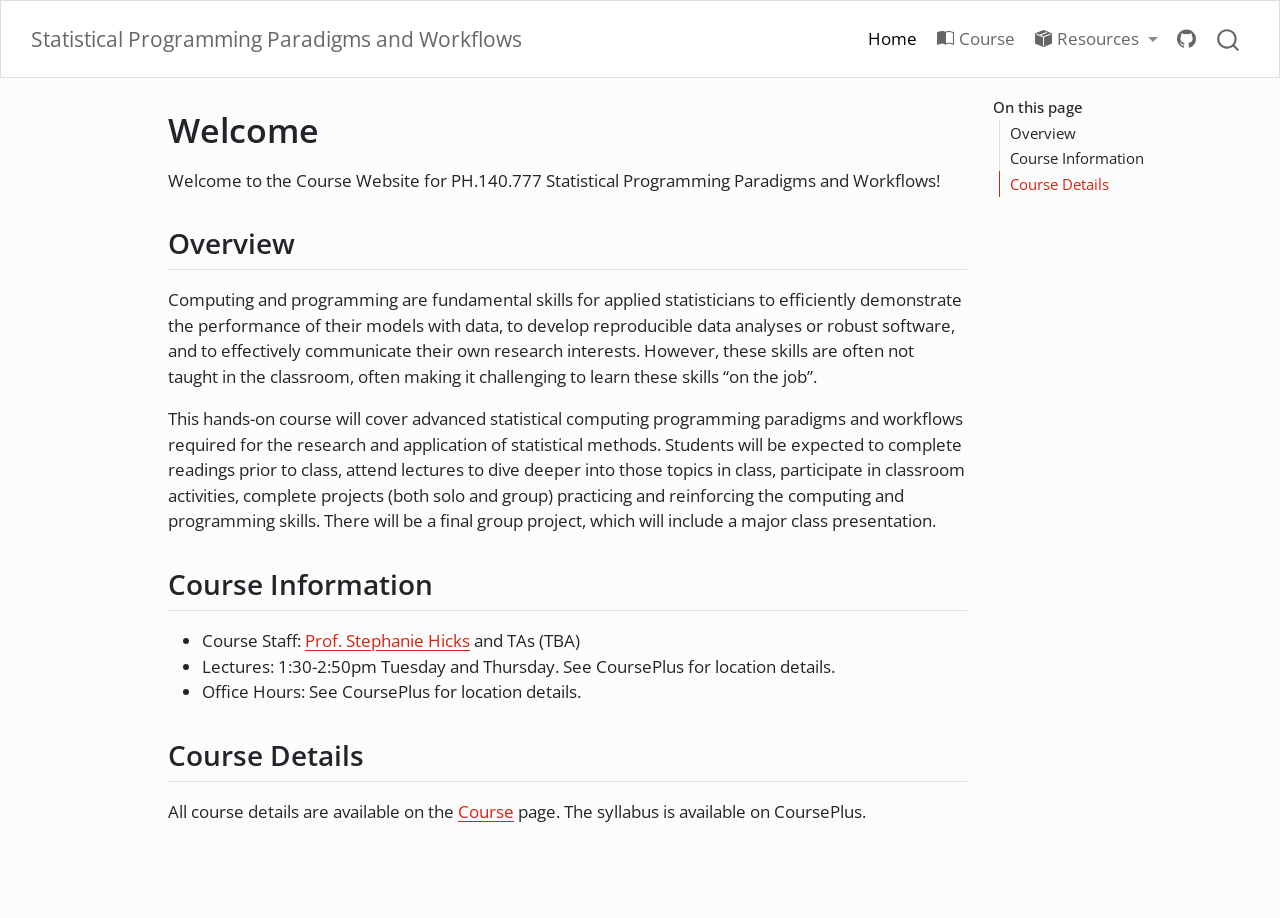
==== index.html @ 5768b0e1 "Built site for gh-pages" ====
<!DOCTYPE html>
<html xmlns="http://www.w3.org/1999/xhtml" lang="en" xml:lang="en"><head>

<meta charset="utf-8">
<meta name="generator" content="quarto-1.9.38">

<meta name="viewport" content="width=device-width, initial-scale=1.0, user-scalable=yes">


<title>Welcome – Statistical Programming Paradigms and Workflows</title>
<style>
/* Default styles provided by pandoc.
** See https://pandoc.org/MANUAL.html#variables-for-html for config info.
*/
code{white-space: pre-wrap;}
span.smallcaps{font-variant: small-caps;}
div.columns{display: flex; gap: min(4vw, 1.5em);}
div.column{flex: auto; overflow-x: auto;}
div.hanging-indent{margin-left: 1.5em; text-indent: -1.5em;}
ul.task-list{list-style: none;}
ul.task-list li input[type="checkbox"] {
  width: 0.8em;
  margin: 0 0.8em 0.2em -1em; /* quarto-specific, see https://github.com/quarto-dev/quarto-cli/issues/4556 */ 
  vertical-align: middle;
}
</style>


<script src="site_libs/quarto-nav/quarto-nav.js"></script>
<script src="site_libs/quarto-nav/headroom.min.js"></script>
<script src="site_libs/clipboard/clipboard.min.js"></script>
<script src="site_libs/quarto-search/autocomplete.umd.js"></script>
<script src="site_libs/quarto-search/fuse.min.js"></script>
<script src="site_libs/quarto-search/quarto-search.js"></script>
<meta name="quarto:offset" content="./">
<script src="site_libs/quarto-html/quarto.js" type="module"></script>
<script src="site_libs/quarto-html/tabsets/tabsets.js" type="module"></script>
<script src="site_libs/quarto-html/popper.min.js"></script>
<script src="site_libs/quarto-html/tippy.umd.min.js"></script>
<script src="site_libs/quarto-html/anchor.min.js"></script>
<link href="site_libs/quarto-html/tippy.css" rel="stylesheet">
<link href="site_libs/quarto-html/quarto-syntax-highlighting-15634bcf2e68342d4ad2dfa704d543f6.css" rel="stylesheet" id="quarto-text-highlighting-styles">
<script src="site_libs/bootstrap/bootstrap.min.js"></script>
<link href="site_libs/bootstrap/bootstrap-icons.css" rel="stylesheet">
<link href="site_libs/bootstrap/bootstrap-fd0e6b991c9841115f99ec6603b0f128.min.css" rel="stylesheet" append-hash="true" id="quarto-bootstrap" data-mode="light">
<script id="quarto-search-options" type="application/json">{
  "location": "navbar",
  "copy-button": false,
  "collapse-after": 3,
  "panel-placement": "end",
  "type": "overlay",
  "limit": 50,
  "keyboard-shortcut": [
    "f",
    "/",
    "s"
  ],
  "show-item-context": false,
  "language": {
    "search-no-results-text": "No results",
    "search-matching-documents-text": "matching documents",
    "search-copy-link-title": "Copy link to search",
    "search-hide-matches-text": "Hide additional matches",
    "search-more-match-text": "more match in this document",
    "search-more-matches-text": "more matches in this document",
    "search-clear-button-title": "Clear",
    "search-text-placeholder": "",
    "search-detached-cancel-button-title": "Cancel",
    "search-submit-button-title": "Submit",
    "search-label": "Search"
  }
}</script>


<link rel="stylesheet" href="styles.css">
</head>

<body class="nav-fixed quarto-light">

<div id="quarto-search-results"></div>
  <header id="quarto-header" class="headroom fixed-top">
    <nav class="navbar navbar-expand-lg " data-bs-theme="dark">
      <div class="navbar-container container-fluid">
      <div class="navbar-brand-container mx-auto">
    <a class="navbar-brand" href="./index.html">
    <span class="navbar-title">Statistical Programming Paradigms and Workflows</span>
    </a>
  </div>
            <div id="quarto-search" class="" title="Search"></div>
          <button class="navbar-toggler" type="button" data-bs-toggle="collapse" data-bs-target="#navbarCollapse" aria-controls="navbarCollapse" role="menu" aria-expanded="false" aria-label="Toggle navigation" onclick="if (window.quartoToggleHeadroom) { window.quartoToggleHeadroom(); }">
  <span class="navbar-toggler-icon"></span>
</button>
          <div class="collapse navbar-collapse" id="navbarCollapse">
            <ul class="navbar-nav navbar-nav-scroll ms-auto">
  <li class="nav-item">
    <a class="nav-link active" href="./index.html" aria-current="page"> <i class="bi bi-home" role="img">
</i> 
<span class="menu-text">Home</span></a>
  </li>  
  <li class="nav-item">
    <a class="nav-link" href="./lectures.html"> <i class="bi bi-book-half" role="img">
</i> 
<span class="menu-text">Course</span></a>
  </li>  
  <li class="nav-item dropdown ">
    <a class="nav-link dropdown-toggle" href="#" id="nav-menu-resources" role="link" data-bs-toggle="dropdown" aria-expanded="false">
      <i class="bi bi-box-seam-fill" role="img">
</i> 
 <span class="menu-text">Resources</span>
    </a>
    <ul class="dropdown-menu dropdown-menu-end" aria-labelledby="nav-menu-resources">    
        <li>
    <a class="dropdown-item" href="./readings.html">
 <span class="dropdown-text">Pre-reading</span></a>
  </li>  
        <li>
    <a class="dropdown-item" href="./homeworks.html">
 <span class="dropdown-text">Homeworks</span></a>
  </li>  
        <li>
    <a class="dropdown-item" href="./resources.html">
 <span class="dropdown-text">Additional Resources</span></a>
  </li>  
    </ul>
  </li>
  <li class="nav-item compact">
    <a class="nav-link" href="https://github.com/stephaniehicks/jhustatprogramming2026"> <i class="bi bi-github" role="img">
</i> 
<span class="menu-text"></span></a>
  </li>  
</ul>
          </div> <!-- /navcollapse -->
            <div class="quarto-navbar-tools">
</div>
      </div> <!-- /container-fluid -->
    </nav>
</header>
<!-- content -->
<div id="quarto-content" class="quarto-container page-columns page-rows-contents page-layout-article page-navbar">
<!-- sidebar -->
<!-- margin-sidebar -->
    <div id="quarto-margin-sidebar" class="sidebar margin-sidebar">
        <nav id="TOC" role="doc-toc" class="toc-active">
    <h2 id="toc-title">On this page</h2>
   
  <ul>
  <li><a href="#overview" id="toc-overview" class="nav-link active" data-scroll-target="#overview">Overview</a></li>
  <li><a href="#course-information" id="toc-course-information" class="nav-link" data-scroll-target="#course-information">Course Information</a></li>
  <li><a href="#course-details" id="toc-course-details" class="nav-link" data-scroll-target="#course-details">Course Details</a></li>
  </ul>
</nav>
    </div>
<!-- main -->
<main class="content" id="quarto-document-content">

<header id="title-block-header" class="quarto-title-block default">
<div class="quarto-title">
<h1 class="title">Welcome</h1>
</div>



<div class="quarto-title-meta">

    
  
    
  </div>
  


</header>


<p>Welcome to the Course Website for PH.140.777 Statistical Programming Paradigms and Workflows!</p>
<section id="overview" class="level2">
<h2 class="anchored" data-anchor-id="overview">Overview</h2>
<p>Computing and programming are fundamental skills for applied statisticians to efficiently demonstrate the performance of their models with data, to develop reproducible data analyses or robust software, and to effectively communicate their own research interests. However, these skills are often not taught in the classroom, often making it challenging to learn these skills “on the job”.</p>
<p>This hands-on course will cover advanced statistical computing programming paradigms and workflows required for the research and application of statistical methods. Students will be expected to complete readings prior to class, attend lectures to dive deeper into those topics in class, participate in classroom activities, complete projects (both solo and group) practicing and reinforcing the computing and programming skills. There will be a final group project, which will include a major class presentation.</p>
</section>
<section id="course-information" class="level2">
<h2 class="anchored" data-anchor-id="course-information">Course Information</h2>
<ul>
<li>Course Staff: <a href="https://www.stephaniehicks.com">Prof.&nbsp;Stephanie Hicks</a> and TAs (TBA)</li>
<li>Lectures: 1:30-2:50pm Tuesday and Thursday. See CoursePlus for location details.</li>
<li>Office Hours: See CoursePlus for location details.</li>
</ul>
</section>
<section id="course-details" class="level2">
<h2 class="anchored" data-anchor-id="course-details">Course Details</h2>
<p>All course details are available on the <a href="./lectures.html">Course</a> page. The syllabus is available on CoursePlus.</p>


</section>

</main> <!-- /main -->
<script id="quarto-html-after-body" type="application/javascript">
  window.document.addEventListener("DOMContentLoaded", function (event) {
    const icon = "";
    const anchorJS = new window.AnchorJS();
    anchorJS.options = {
      placement: 'right',
      icon: icon
    };
    anchorJS.add('.anchored');
    const isCodeAnnotation = (el) => {
      for (const clz of el.classList) {
        if (clz.startsWith('code-annotation-')) {                     
          return true;
        }
      }
      return false;
    }
    const onCopySuccess = function(e) {
      // button target
      const button = e.trigger;
      // don't keep focus
      button.blur();
      // flash "checked"
      button.classList.add('code-copy-button-checked');
      var currentTitle = button.getAttribute("title");
      button.setAttribute("title", "Copied!");
      let tooltip;
      if (window.bootstrap) {
        button.setAttribute("data-bs-toggle", "tooltip");
        button.setAttribute("data-bs-placement", "left");
        button.setAttribute("data-bs-title", "Copied!");
        tooltip = new bootstrap.Tooltip(button, 
          { trigger: "manual", 
            customClass: "code-copy-button-tooltip",
            offset: [0, -8]});
        tooltip.show();    
      }
      setTimeout(function() {
        if (tooltip) {
          tooltip.hide();
          button.removeAttribute("data-bs-title");
          button.removeAttribute("data-bs-toggle");
          button.removeAttribute("data-bs-placement");
        }
        button.setAttribute("title", currentTitle);
        button.classList.remove('code-copy-button-checked');
      }, 1000);
      // clear code selection
      e.clearSelection();
    }
    const getTextToCopy = function(trigger) {
      const outerScaffold = trigger.parentElement.cloneNode(true);
      const codeEl = outerScaffold.querySelector('code');
      for (const childEl of codeEl.children) {
        if (isCodeAnnotation(childEl)) {
          childEl.remove();
        }
      }
      return codeEl.innerText;
    }
    const clipboard = new window.ClipboardJS('.code-copy-button:not([data-in-quarto-modal])', {
      text: getTextToCopy
    });
    clipboard.on('success', onCopySuccess);
    if (window.document.getElementById('quarto-embedded-source-code-modal')) {
      const clipboardModal = new window.ClipboardJS('.code-copy-button[data-in-quarto-modal]', {
        text: getTextToCopy,
        container: window.document.getElementById('quarto-embedded-source-code-modal')
      });
      clipboardModal.on('success', onCopySuccess);
    }
      var localhostRegex = new RegExp(/^(?:http|https):\/\/localhost\:?[0-9]*\//);
      var mailtoRegex = new RegExp(/^mailto:/);
        var filterRegex = new RegExp('/' + window.location.host + '/');
      var isInternal = (href) => {
          return filterRegex.test(href) || localhostRegex.test(href) || mailtoRegex.test(href);
      }
      // Inspect non-navigation links and adorn them if external
     var links = window.document.querySelectorAll('a[href]:not(.nav-link):not(.navbar-brand):not(.toc-action):not(.sidebar-link):not(.sidebar-item-toggle):not(.pagination-link):not(.no-external):not([aria-hidden]):not(.dropdown-item):not(.quarto-navigation-tool):not(.about-link)');
      for (var i=0; i<links.length; i++) {
        const link = links[i];
        if (!isInternal(link.href)) {
          // undo the damage that might have been done by quarto-nav.js in the case of
          // links that we want to consider external
          if (link.dataset.originalHref !== undefined) {
            link.href = link.dataset.originalHref;
          }
        }
      }
    function tippyHover(el, contentFn, onTriggerFn, onUntriggerFn) {
      const config = {
        allowHTML: true,
        maxWidth: 500,
        delay: 100,
        arrow: false,
        appendTo: function(el) {
            return el.parentElement;
        },
        interactive: true,
        interactiveBorder: 10,
        theme: 'quarto',
        placement: 'bottom-start',
      };
      if (contentFn) {
        config.content = contentFn;
      }
      if (onTriggerFn) {
        config.onTrigger = onTriggerFn;
      }
      if (onUntriggerFn) {
        config.onUntrigger = onUntriggerFn;
      }
      window.tippy(el, config); 
    }
    const noterefs = window.document.querySelectorAll('a[role="doc-noteref"]');
    for (var i=0; i<noterefs.length; i++) {
      const ref = noterefs[i];
      tippyHover(ref, function() {
        // use id or data attribute instead here
        let href = ref.getAttribute('data-footnote-href') || ref.getAttribute('href');
        try { href = new URL(href).hash; } catch {}
        const id = href.replace(/^#\/?/, "");
        const note = window.document.getElementById(id);
        if (note) {
          return note.innerHTML;
        } else {
          return "";
        }
      });
    }
    const xrefs = window.document.querySelectorAll('a.quarto-xref');
    const processXRef = (id, note) => {
      // Strip column container classes
      const stripColumnClz = (el) => {
        el.classList.remove("page-full", "page-columns");
        if (el.children) {
          for (const child of el.children) {
            stripColumnClz(child);
          }
        }
      }
      stripColumnClz(note)
      if (id === null || id.startsWith('sec-')) {
        // Special case sections, only their first couple elements
        const container = document.createElement("div");
        if (note.children && note.children.length > 2) {
          container.appendChild(note.children[0].cloneNode(true));
          for (let i = 1; i < note.children.length; i++) {
            const child = note.children[i];
            if (child.tagName === "P" && child.innerText === "") {
              continue;
            } else {
              container.appendChild(child.cloneNode(true));
              break;
            }
          }
          if (window.Quarto?.typesetMath) {
            window.Quarto.typesetMath(container);
          }
          return container.innerHTML
        } else {
          if (window.Quarto?.typesetMath) {
            window.Quarto.typesetMath(note);
          }
          return note.innerHTML;
        }
      } else {
        // Remove any anchor links if they are present
        const anchorLink = note.querySelector('a.anchorjs-link');
        if (anchorLink) {
          anchorLink.remove();
        }
        if (window.Quarto?.typesetMath) {
          window.Quarto.typesetMath(note);
        }
        if (note.classList.contains("callout")) {
          return note.outerHTML;
        } else {
          return note.innerHTML;
        }
      }
    }
    for (var i=0; i<xrefs.length; i++) {
      const xref = xrefs[i];
      tippyHover(xref, undefined, function(instance) {
        instance.disable();
        let url = xref.getAttribute('href');
        let hash = undefined; 
        if (url.startsWith('#')) {
          hash = url;
        } else {
          try { hash = new URL(url).hash; } catch {}
        }
        if (hash) {
          const id = hash.replace(/^#\/?/, "");
          const note = window.document.getElementById(id);
          if (note !== null) {
            try {
              const html = processXRef(id, note.cloneNode(true));
              instance.setContent(html);
            } finally {
              instance.enable();
              instance.show();
            }
          } else {
            // See if we can fetch this
            fetch(url.split('#')[0])
            .then(res => res.text())
            .then(html => {
              const parser = new DOMParser();
              const htmlDoc = parser.parseFromString(html, "text/html");
              const note = htmlDoc.getElementById(id);
              if (note !== null) {
                const html = processXRef(id, note);
                instance.setContent(html);
              } 
            }).finally(() => {
              instance.enable();
              instance.show();
            });
          }
        } else {
          // See if we can fetch a full url (with no hash to target)
          // This is a special case and we should probably do some content thinning / targeting
          fetch(url)
          .then(res => res.text())
          .then(html => {
            const parser = new DOMParser();
            const htmlDoc = parser.parseFromString(html, "text/html");
            const note = htmlDoc.querySelector('main.content');
            if (note !== null) {
              // This should only happen for chapter cross references
              // (since there is no id in the URL)
              // remove the first header
              if (note.children.length > 0 && note.children[0].tagName === "HEADER") {
                note.children[0].remove();
              }
              const html = processXRef(null, note);
              instance.setContent(html);
            } 
          }).finally(() => {
            instance.enable();
            instance.show();
          });
        }
      }, function(instance) {
      });
    }
        let selectedAnnoteEl;
        const selectorForAnnotation = ( cell, annotation) => {
          let cellAttr = 'data-code-cell="' + cell + '"';
          let lineAttr = 'data-code-annotation="' +  annotation + '"';
          const selector = 'span[' + cellAttr + '][' + lineAttr + ']';
          return selector;
        }
        const selectCodeLines = (annoteEl) => {
          const doc = window.document;
          const targetCell = annoteEl.getAttribute("data-target-cell");
          const targetAnnotation = annoteEl.getAttribute("data-target-annotation");
          const annoteSpan = window.document.querySelector(selectorForAnnotation(targetCell, targetAnnotation));
          const lines = annoteSpan.getAttribute("data-code-lines").split(",");
          const lineIds = lines.map((line) => {
            return targetCell + "-" + line;
          })
          let top = null;
          let height = null;
          let parent = null;
          if (lineIds.length > 0) {
              //compute the position of the single el (top and bottom and make a div)
              const el = window.document.getElementById(lineIds[0]);
              top = el.offsetTop;
              height = el.offsetHeight;
              parent = el.parentElement.parentElement;
            if (lineIds.length > 1) {
              const lastEl = window.document.getElementById(lineIds[lineIds.length - 1]);
              const bottom = lastEl.offsetTop + lastEl.offsetHeight;
              height = bottom - top;
            }
            if (top !== null && height !== null && parent !== null) {
              // cook up a div (if necessary) and position it 
              let div = window.document.getElementById("code-annotation-line-highlight");
              if (div === null) {
                div = window.document.createElement("div");
                div.setAttribute("id", "code-annotation-line-highlight");
                div.style.position = 'absolute';
                parent.appendChild(div);
              }
              div.style.top = top - 2 + "px";
              div.style.height = height + 4 + "px";
              div.style.left = 0;
              let gutterDiv = window.document.getElementById("code-annotation-line-highlight-gutter");
              if (gutterDiv === null) {
                gutterDiv = window.document.createElement("div");
                gutterDiv.setAttribute("id", "code-annotation-line-highlight-gutter");
                gutterDiv.style.position = 'absolute';
                const codeCell = window.document.getElementById(targetCell);
                const gutter = codeCell.querySelector('.code-annotation-gutter');
                gutter.appendChild(gutterDiv);
              }
              gutterDiv.style.top = top - 2 + "px";
              gutterDiv.style.height = height + 4 + "px";
            }
            selectedAnnoteEl = annoteEl;
          }
        };
        const unselectCodeLines = () => {
          const elementsIds = ["code-annotation-line-highlight", "code-annotation-line-highlight-gutter"];
          elementsIds.forEach((elId) => {
            const div = window.document.getElementById(elId);
            if (div) {
              div.remove();
            }
          });
          selectedAnnoteEl = undefined;
        };
          // Handle positioning of the toggle
      window.addEventListener(
        "resize",
        throttle(() => {
          elRect = undefined;
          if (selectedAnnoteEl) {
            selectCodeLines(selectedAnnoteEl);
          }
        }, 10)
      );
      function throttle(fn, ms) {
      let throttle = false;
      let timer;
        return (...args) => {
          if(!throttle) { // first call gets through
              fn.apply(this, args);
              throttle = true;
          } else { // all the others get throttled
              if(timer) clearTimeout(timer); // cancel #2
              timer = setTimeout(() => {
                fn.apply(this, args);
                timer = throttle = false;
              }, ms);
          }
        };
      }
        // Attach click handler to the DT
        const annoteDls = window.document.querySelectorAll('dt[data-target-cell]');
        for (const annoteDlNode of annoteDls) {
          annoteDlNode.addEventListener('click', (event) => {
            const clickedEl = event.target;
            if (clickedEl !== selectedAnnoteEl) {
              unselectCodeLines();
              const activeEl = window.document.querySelector('dt[data-target-cell].code-annotation-active');
              if (activeEl) {
                activeEl.classList.remove('code-annotation-active');
              }
              selectCodeLines(clickedEl);
              clickedEl.classList.add('code-annotation-active');
            } else {
              // Unselect the line
              unselectCodeLines();
              clickedEl.classList.remove('code-annotation-active');
            }
          });
        }
    const findCites = (el) => {
      const parentEl = el.parentElement;
      if (parentEl) {
        const cites = parentEl.dataset.cites;
        if (cites) {
          return {
            el,
            cites: cites.split(' ')
          };
        } else {
          return findCites(el.parentElement)
        }
      } else {
        return undefined;
      }
    };
    var bibliorefs = window.document.querySelectorAll('a[role="doc-biblioref"]');
    for (var i=0; i<bibliorefs.length; i++) {
      const ref = bibliorefs[i];
      const citeInfo = findCites(ref);
      if (citeInfo) {
        tippyHover(citeInfo.el, function() {
          var popup = window.document.createElement('div');
          citeInfo.cites.forEach(function(cite) {
            var citeDiv = window.document.createElement('div');
            citeDiv.classList.add('hanging-indent');
            citeDiv.classList.add('csl-entry');
            var biblioDiv = window.document.getElementById('ref-' + cite);
            if (biblioDiv) {
              citeDiv.innerHTML = biblioDiv.innerHTML;
            }
            popup.appendChild(citeDiv);
          });
          return popup.innerHTML;
        });
      }
    }
  });
  </script>
</div> <!-- /content -->




</body></html>
---- site_libs/quarto-html/tippy.css ----
.tippy-box[data-animation=fade][data-state=hidden]{opacity:0}[data-tippy-root]{max-width:calc(100vw - 10px)}.tippy-box{position:relative;background-color:#333;color:#fff;border-radius:4px;font-size:14px;line-height:1.4;white-space:normal;outline:0;transition-property:transform,visibility,opacity}.tippy-box[data-placement^=top]>.tippy-arrow{bottom:0}.tippy-box[data-placement^=top]>.tippy-arrow:before{bottom:-7px;left:0;border-width:8px 8px 0;border-top-color:initial;transform-origin:center top}.tippy-box[data-placement^=bottom]>.tippy-arrow{top:0}.tippy-box[data-placement^=bottom]>.tippy-arrow:before{top:-7px;left:0;border-width:0 8px 8px;border-bottom-color:initial;transform-origin:center bottom}.tippy-box[data-placement^=left]>.tippy-arrow{right:0}.tippy-box[data-placement^=left]>.tippy-arrow:before{border-width:8px 0 8px 8px;border-left-color:initial;right:-7px;transform-origin:center left}.tippy-box[data-placement^=right]>.tippy-arrow{left:0}.tippy-box[data-placement^=right]>.tippy-arrow:before{left:-7px;border-width:8px 8px 8px 0;border-right-color:initial;transform-origin:center right}.tippy-box[data-inertia][data-state=visible]{transition-timing-function:cubic-bezier(.54,1.5,.38,1.11)}.tippy-arrow{width:16px;height:16px;color:#333}.tippy-arrow:before{content:"";position:absolute;border-color:transparent;border-style:solid}.tippy-content{position:relative;padding:5px 9px;z-index:1}
---- site_libs/quarto-html/quarto-syntax-highlighting-15634bcf2e68342d4ad2dfa704d543f6.css ----
/* quarto syntax highlight colors */
:root {
  --quarto-hl-ot-color: #003B4F;
  --quarto-hl-at-color: #657422;
  --quarto-hl-ss-color: #20794D;
  --quarto-hl-an-color: #5E5E5E;
  --quarto-hl-fu-color: #4758AB;
  --quarto-hl-st-color: #20794D;
  --quarto-hl-cf-color: #003B4F;
  --quarto-hl-op-color: #5E5E5E;
  --quarto-hl-er-color: #AD0000;
  --quarto-hl-bn-color: #AD0000;
  --quarto-hl-al-color: #AD0000;
  --quarto-hl-va-color: #111111;
  --quarto-hl-bu-color: inherit;
  --quarto-hl-ex-color: inherit;
  --quarto-hl-pp-color: #AD0000;
  --quarto-hl-in-color: #5E5E5E;
  --quarto-hl-vs-color: #20794D;
  --quarto-hl-wa-color: #5E5E5E;
  --quarto-hl-do-color: #5E5E5E;
  --quarto-hl-im-color: #00769E;
  --quarto-hl-ch-color: #20794D;
  --quarto-hl-dt-color: #AD0000;
  --quarto-hl-fl-color: #AD0000;
  --quarto-hl-co-color: #5E5E5E;
  --quarto-hl-cv-color: #5E5E5E;
  --quarto-hl-cn-color: #8f5902;
  --quarto-hl-sc-color: #5E5E5E;
  --quarto-hl-dv-color: #AD0000;
  --quarto-hl-kw-color: #003B4F;
}

/* other quarto variables */
:root {
  --quarto-font-monospace: SFMono-Regular, Menlo, Monaco, Consolas, "Liberation Mono", "Courier New", monospace;
}

/* syntax highlight based on Pandoc's rules */
pre > code.sourceCode > span {
  color: #003B4F;
}

code.sourceCode > span {
  color: #003B4F;
}

div.sourceCode,
div.sourceCode pre.sourceCode {
  color: #003B4F;
}

/* Normal */
code span {
  color: #003B4F;
}

/* Alert */
code span.al {
  color: #AD0000;
  font-style: inherit;
}

/* Annotation */
code span.an {
  color: #5E5E5E;
  font-style: inherit;
}

/* Attribute */
code span.at {
  color: #657422;
  font-style: inherit;
}

/* BaseN */
code span.bn {
  color: #AD0000;
  font-style: inherit;
}

/* BuiltIn */
code span.bu {
  font-style: inherit;
}

/* ControlFlow */
code span.cf {
  color: #003B4F;
  font-weight: bold;
  font-style: inherit;
}

/* Char */
code span.ch {
  color: #20794D;
  font-style: inherit;
}

/* Constant */
code span.cn {
  color: #8f5902;
  font-style: inherit;
}

/* Comment */
code span.co {
  color: #5E5E5E;
  font-style: inherit;
}

/* CommentVar */
code span.cv {
  color: #5E5E5E;
  font-style: italic;
}

/* Documentation */
code span.do {
  color: #5E5E5E;
  font-style: italic;
}

/* DataType */
code span.dt {
  color: #AD0000;
  font-style: inherit;
}

/* DecVal */
code span.dv {
  color: #AD0000;
  font-style: inherit;
}

/* Error */
code span.er {
  color: #AD0000;
  font-style: inherit;
}

/* Extension */
code span.ex {
  font-style: inherit;
}

/* Float */
code span.fl {
  color: #AD0000;
  font-style: inherit;
}

/* Function */
code span.fu {
  color: #4758AB;
  font-style: inherit;
}

/* Import */
code span.im {
  color: #00769E;
  font-style: inherit;
}

/* Information */
code span.in {
  color: #5E5E5E;
  font-style: inherit;
}

/* Keyword */
code span.kw {
  color: #003B4F;
  font-weight: bold;
  font-style: inherit;
}

/* Operator */
code span.op {
  color: #5E5E5E;
  font-style: inherit;
}

/* Other */
code span.ot {
  color: #003B4F;
  font-style: inherit;
}

/* Preprocessor */
code span.pp {
  color: #AD0000;
  font-style: inherit;
}

/* SpecialChar */
code span.sc {
  color: #5E5E5E;
  font-style: inherit;
}

/* SpecialString */
code span.ss {
  color: #20794D;
  font-style: inherit;
}

/* String */
code span.st {
  color: #20794D;
  font-style: inherit;
}

/* Variable */
code span.va {
  color: #111111;
  font-style: inherit;
}

/* VerbatimString */
code span.vs {
  color: #20794D;
  font-style: inherit;
}

/* Warning */
code span.wa {
  color: #5E5E5E;
  font-style: italic;
}

.prevent-inlining {
  content: "</";
}

/*# sourceMappingURL=f23921c56f73e400b49028c9186a1aa0.css.map */
---- styles.css ----
/* css styles */
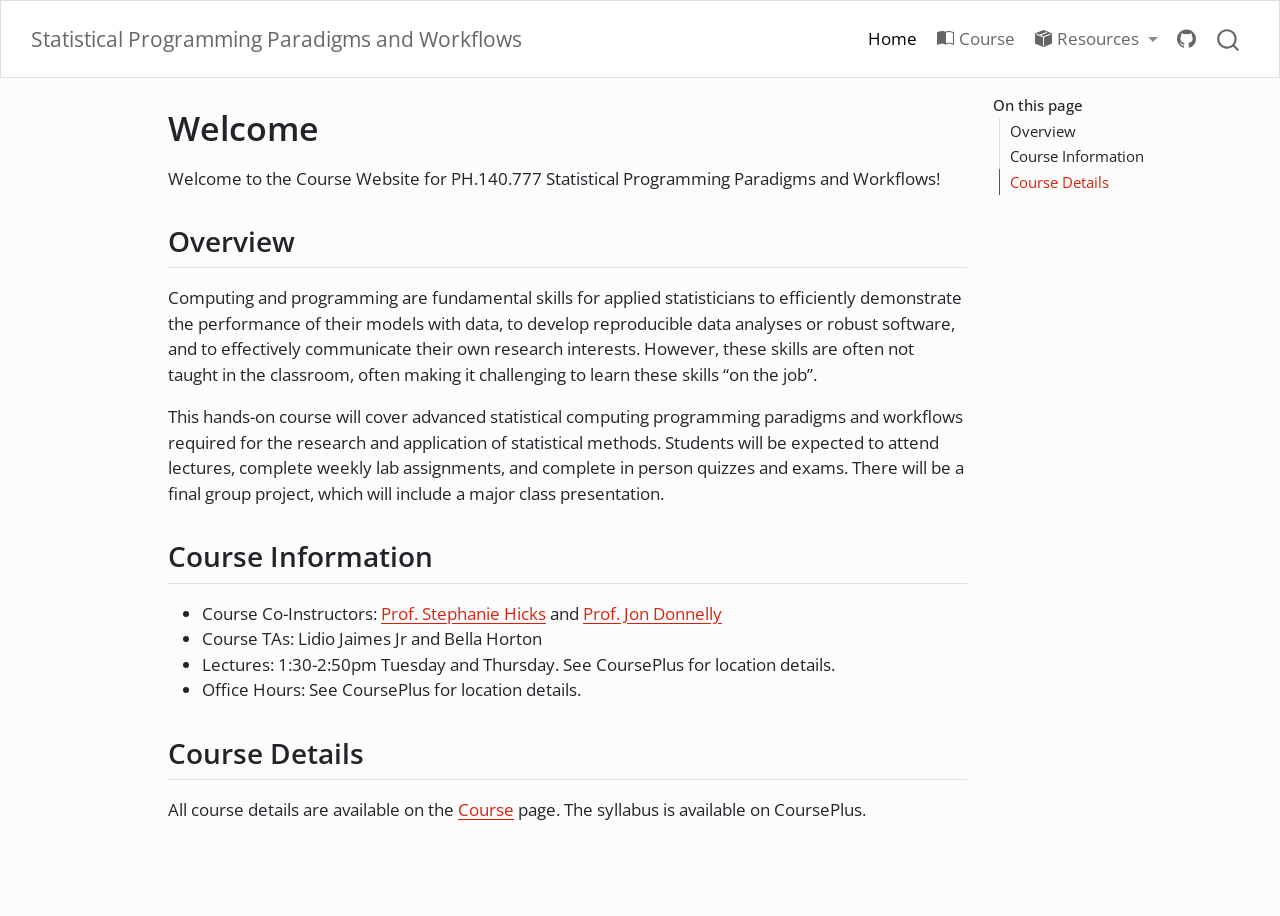
==== commit e73aa7a6: "Built site for gh-pages" ====
--- a/index.html
+++ b/index.html
@@ -2,7 +2,7 @@
 <html xmlns="http://www.w3.org/1999/xhtml" lang="en" xml:lang="en"><head>
 
 <meta charset="utf-8">
-<meta name="generator" content="quarto-1.9.38">
+<meta name="generator" content="quarto-1.10.19">
 
 <meta name="viewport" content="width=device-width, initial-scale=1.0, user-scalable=yes">
 
@@ -12,10 +12,13 @@
 /* Default styles provided by pandoc.
 ** See https://pandoc.org/MANUAL.html#variables-for-html for config info.
 */
-code{white-space: pre-wrap;}
 span.smallcaps{font-variant: small-caps;}
-div.columns{display: flex; gap: min(4vw, 1.5em);}
-div.column{flex: auto; overflow-x: auto;}
+div.columns{display: flex; gap: 1.5em;}
+div.column{flex: auto;}
+@media screen {
+div.columns{gap: min(4vw, 1.5em);}
+div.column{overflow-x: auto;}
+}
 div.hanging-indent{margin-left: 1.5em; text-indent: -1.5em;}
 ul.task-list{list-style: none;}
 ul.task-list li input[type="checkbox"] {
@@ -39,10 +42,10 @@
 <script src="site_libs/quarto-html/tippy.umd.min.js"></script>
 <script src="site_libs/quarto-html/anchor.min.js"></script>
 <link href="site_libs/quarto-html/tippy.css" rel="stylesheet">
-<link href="site_libs/quarto-html/quarto-syntax-highlighting-15634bcf2e68342d4ad2dfa704d543f6.css" rel="stylesheet" id="quarto-text-highlighting-styles">
+<link href="site_libs/quarto-html/quarto-syntax-highlighting-bf27225e3a48a9273f3daa8f8e829971.css" rel="stylesheet" id="quarto-text-highlighting-styles">
 <script src="site_libs/bootstrap/bootstrap.min.js"></script>
 <link href="site_libs/bootstrap/bootstrap-icons.css" rel="stylesheet">
-<link href="site_libs/bootstrap/bootstrap-fd0e6b991c9841115f99ec6603b0f128.min.css" rel="stylesheet" append-hash="true" id="quarto-bootstrap" data-mode="light">
+<link href="site_libs/bootstrap/bootstrap-bd96c79fb341d3a7dc5cc66cf6f7c539.min.css" rel="stylesheet" append-hash="true" id="quarto-bootstrap" data-mode="light">
 <script id="quarto-search-options" type="application/json">{
   "location": "navbar",
   "copy-button": false,
@@ -176,12 +179,13 @@
 <section id="overview" class="level2">
 <h2 class="anchored" data-anchor-id="overview">Overview</h2>
 <p>Computing and programming are fundamental skills for applied statisticians to efficiently demonstrate the performance of their models with data, to develop reproducible data analyses or robust software, and to effectively communicate their own research interests. However, these skills are often not taught in the classroom, often making it challenging to learn these skills “on the job”.</p>
-<p>This hands-on course will cover advanced statistical computing programming paradigms and workflows required for the research and application of statistical methods. Students will be expected to complete readings prior to class, attend lectures to dive deeper into those topics in class, participate in classroom activities, complete projects (both solo and group) practicing and reinforcing the computing and programming skills. There will be a final group project, which will include a major class presentation.</p>
+<p>This hands-on course will cover advanced statistical computing programming paradigms and workflows required for the research and application of statistical methods. Students will be expected to attend lectures, complete weekly lab assignments, and complete in person quizzes and exams. There will be a final group project, which will include a major class presentation.</p>
 </section>
 <section id="course-information" class="level2">
 <h2 class="anchored" data-anchor-id="course-information">Course Information</h2>
 <ul>
-<li>Course Staff: <a href="https://www.stephaniehicks.com">Prof.&nbsp;Stephanie Hicks</a> and TAs (TBA)</li>
+<li>Course Co-Instructors: <a href="https://www.stephaniehicks.com">Prof.&nbsp;Stephanie Hicks</a> and <a href="https://jdonnelly36.github.io/">Prof.&nbsp;Jon Donnelly</a></li>
+<li>Course TAs: Lidio Jaimes Jr and Bella Horton</li>
 <li>Lectures: 1:30-2:50pm Tuesday and Thursday. See CoursePlus for location details.</li>
 <li>Office Hours: See CoursePlus for location details.</li>
 </ul>
@@ -267,7 +271,7 @@
     }
       var localhostRegex = new RegExp(/^(?:http|https):\/\/localhost\:?[0-9]*\//);
       var mailtoRegex = new RegExp(/^mailto:/);
-        var filterRegex = new RegExp('/' + window.location.host + '/');
+        var filterRegex = new RegExp("https:\/\/stephaniehicks\.github\.io\/jhustatprogramming2026\/");
       var isInternal = (href) => {
           return filterRegex.test(href) || localhostRegex.test(href) || mailtoRegex.test(href);
       }
--- a/site_libs/quarto-html/quarto-syntax-highlighting-bf27225e3a48a9273f3daa8f8e829971.css
+++ b/site_libs/quarto-html/quarto-syntax-highlighting-bf27225e3a48a9273f3daa8f8e829971.css
@@ -0,0 +1,236 @@
+/* quarto syntax highlight colors */
+:root {
+  --quarto-hl-ot-color: #003B4F;
+  --quarto-hl-at-color: #657422;
+  --quarto-hl-ss-color: #20794D;
+  --quarto-hl-an-color: #5E5E5E;
+  --quarto-hl-fu-color: #4758AB;
+  --quarto-hl-st-color: #20794D;
+  --quarto-hl-cf-color: #003B4F;
+  --quarto-hl-op-color: #5E5E5E;
+  --quarto-hl-er-color: #AD0000;
+  --quarto-hl-bn-color: #AD0000;
+  --quarto-hl-al-color: #AD0000;
+  --quarto-hl-va-color: #111111;
+  --quarto-hl-bu-color: inherit;
+  --quarto-hl-ex-color: inherit;
+  --quarto-hl-pp-color: #AD0000;
+  --quarto-hl-in-color: #5E5E5E;
+  --quarto-hl-vs-color: #20794D;
+  --quarto-hl-wa-color: #5E5E5E;
+  --quarto-hl-do-color: #5E5E5E;
+  --quarto-hl-im-color: #00769E;
+  --quarto-hl-ch-color: #20794D;
+  --quarto-hl-dt-color: #AD0000;
+  --quarto-hl-fl-color: #AD0000;
+  --quarto-hl-co-color: #5E5E5E;
+  --quarto-hl-cv-color: #5E5E5E;
+  --quarto-hl-cn-color: #8f5902;
+  --quarto-hl-sc-color: #5E5E5E;
+  --quarto-hl-dv-color: #AD0000;
+  --quarto-hl-kw-color: #003B4F;
+}
+
+/* other quarto variables */
+:root {
+  --quarto-font-monospace: SFMono-Regular, Menlo, Monaco, Consolas, "Liberation Mono", "Courier New", monospace;
+}
+
+/* syntax highlight based on Pandoc's rules */
+pre > code.sourceCode > span {
+  color: #003B4F;
+}
+
+code.sourceCode > span {
+  color: #003B4F;
+}
+
+div.sourceCode,
+div.sourceCode pre.sourceCode {
+  color: #003B4F;
+}
+
+/* Normal */
+code span {
+  color: #003B4F;
+}
+
+/* Alert */
+code span.al {
+  color: #AD0000;
+  font-style: inherit;
+}
+
+/* Annotation */
+code span.an {
+  color: #5E5E5E;
+  font-style: inherit;
+}
+
+/* Attribute */
+code span.at {
+  color: #657422;
+  font-style: inherit;
+}
+
+/* BaseN */
+code span.bn {
+  color: #AD0000;
+  font-style: inherit;
+}
+
+/* BuiltIn */
+code span.bu {
+  font-style: inherit;
+}
+
+/* ControlFlow */
+code span.cf {
+  color: #003B4F;
+  font-weight: bold;
+  font-style: inherit;
+}
+
+/* Char */
+code span.ch {
+  color: #20794D;
+  font-style: inherit;
+}
+
+/* Constant */
+code span.cn {
+  color: #8f5902;
+  font-style: inherit;
+}
+
+/* Comment */
+code span.co {
+  color: #5E5E5E;
+  font-style: inherit;
+}
+
+/* CommentVar */
+code span.cv {
+  color: #5E5E5E;
+  font-style: italic;
+}
+
+/* Documentation */
+code span.do {
+  color: #5E5E5E;
+  font-style: italic;
+}
+
+/* DataType */
+code span.dt {
+  color: #AD0000;
+  font-style: inherit;
+}
+
+/* DecVal */
+code span.dv {
+  color: #AD0000;
+  font-style: inherit;
+}
+
+/* Error */
+code span.er {
+  color: #AD0000;
+  font-style: inherit;
+}
+
+/* Extension */
+code span.ex {
+  font-style: inherit;
+}
+
+/* Float */
+code span.fl {
+  color: #AD0000;
+  font-style: inherit;
+}
+
+/* Function */
+code span.fu {
+  color: #4758AB;
+  font-style: inherit;
+}
+
+/* Import */
+code span.im {
+  color: #00769E;
+  font-style: inherit;
+}
+
+/* Information */
+code span.in {
+  color: #5E5E5E;
+  font-style: inherit;
+}
+
+/* Keyword */
+code span.kw {
+  color: #003B4F;
+  font-weight: bold;
+  font-style: inherit;
+}
+
+/* Operator */
+code span.op {
+  color: #5E5E5E;
+  font-style: inherit;
+}
+
+/* Other */
+code span.ot {
+  color: #003B4F;
+  font-style: inherit;
+}
+
+/* Preprocessor */
+code span.pp {
+  color: #AD0000;
+  font-style: inherit;
+}
+
+/* SpecialChar */
+code span.sc {
+  color: #5E5E5E;
+  font-style: inherit;
+}
+
+/* SpecialString */
+code span.ss {
+  color: #20794D;
+  font-style: inherit;
+}
+
+/* String */
+code span.st {
+  color: #20794D;
+  font-style: inherit;
+}
+
+/* Variable */
+code span.va {
+  color: #111111;
+  font-style: inherit;
+}
+
+/* VerbatimString */
+code span.vs {
+  color: #20794D;
+  font-style: inherit;
+}
+
+/* Warning */
+code span.wa {
+  color: #5E5E5E;
+  font-style: italic;
+}
+
+.prevent-inlining {
+  content: "</";
+}
+
+/*# sourceMappingURL=8be38f48d34c45af72792cbd699585e7.css.map */
